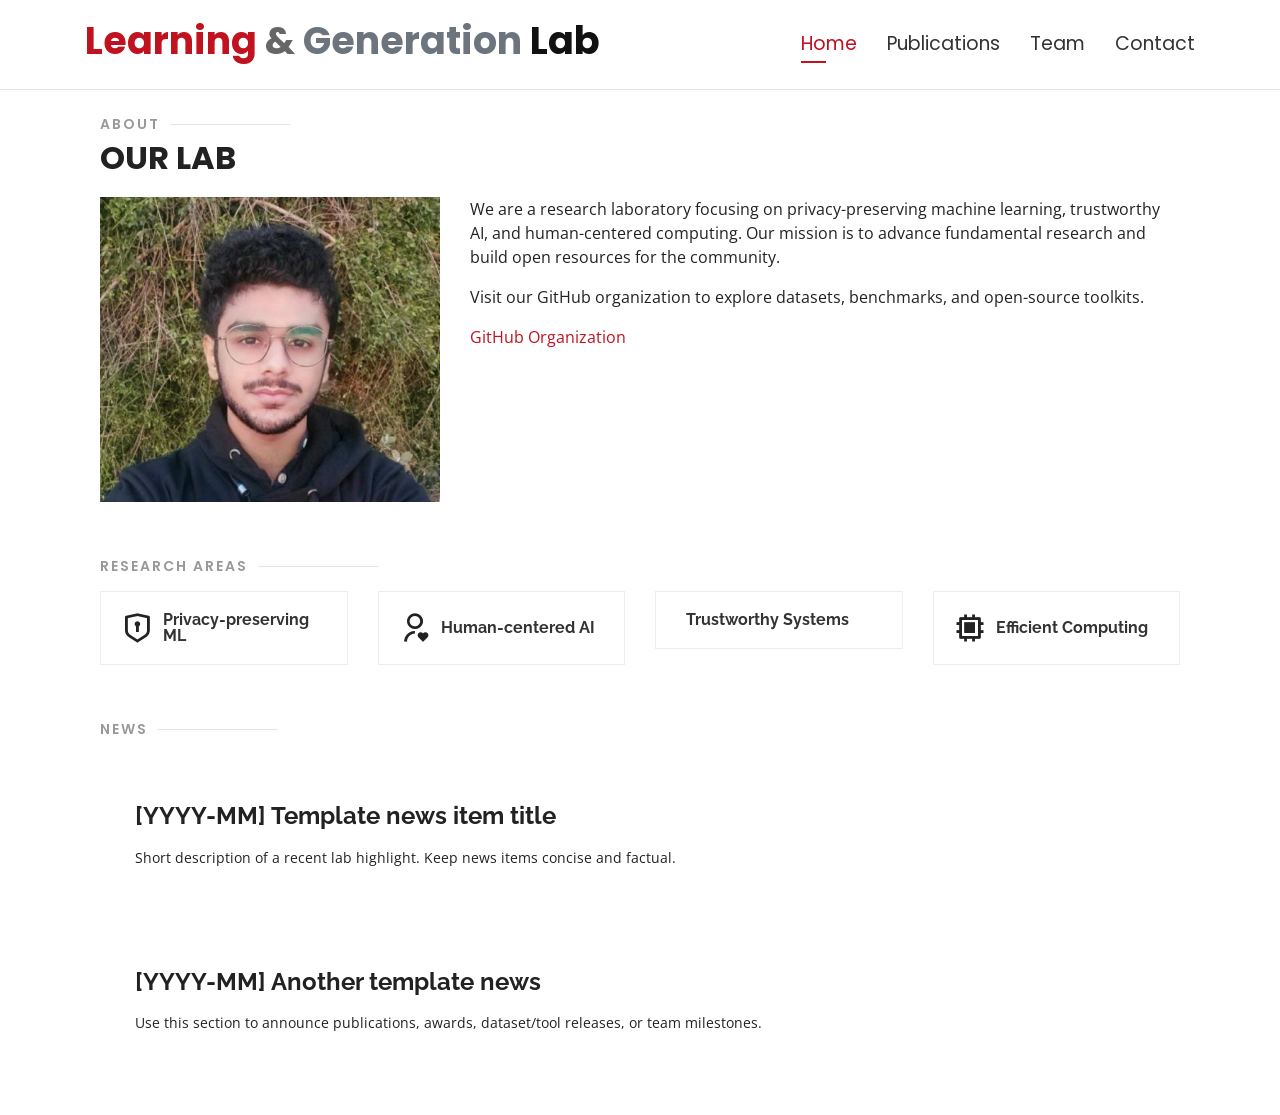
==== index.html @ ab6c62f5 "Publish the lab website with a clean static baseline The original folder was based on a portfolio te" ====
<!DOCTYPE html>
<html lang="en">

<head>
  <!-- Analytics placeholder (add GTM/GA here if needed) -->
  <link rel="icon" type="image/png" href="favicon.png"/>
  <meta charset="utf-8">
  <meta content="width=device-width, initial-scale=1.0" name="viewport">

  <title>Learning &amp; Generation Lab</title>
  <meta content="" name="descriptison">
  <meta content="" name="keywords">

  <!-- Google Fonts -->
  <link href="https://fonts.googleapis.com/css?family=Open+Sans:300,300i,400,400i,600,600i,700,700i|Raleway:300,300i,400,400i,500,500i,600,600i,700,700i|Poppins:300,300i,400,400i,500,500i,600,600i,700,700i" rel="stylesheet">

  <!-- Vendor CSS Files -->
  <link href="assets/vendor/bootstrap/css/bootstrap.min.css" rel="stylesheet">
  <link href="assets/vendor/icofont/icofont.min.css" rel="stylesheet">
  <link href="assets/vendor/remixicon/remixicon.css" rel="stylesheet">
  <link href="assets/vendor/owl.carousel/assets/owl.carousel.min.css" rel="stylesheet">
  <link href="assets/vendor/boxicons/css/boxicons.min.css" rel="stylesheet">
  <link href="assets/vendor/venobox/venobox.css" rel="stylesheet">

  <!-- Template Main CSS File -->
  <link href="assets/css/style.css" rel="stylesheet">


  <!-- Google Analytics placeholder -->



  <!-- =======================================================
  * Template Name: Personal - v2.1.0
  * Template URL: https://bootstrapmade.com/personal-free-resume-bootstrap-template/
  * Author: BootstrapMade.com
  * License: https://bootstrapmade.com/license/
  ======================================================== -->
</head>

<body>
  
  <!-- Analytics noscript placeholder -->
  <!-- ======= Header ======= -->
  <header id="header" class="header-top header-tops">

    <div class="container">

      <h1><a href="index.html"><span class="lg-line"><span class="lg-word learning">Learning</span> <span class="amp">&amp;</span> <span class="lg-word generation">Generation</span> Lab</span></a></h1>
      <h2 style="color:#444">We are <span class="typing" style="color:#c1121f"></span></h2>
      <nav class="nav-menu d-none d-lg-block">
        <ul>
          <li><a href="#about"> <span>Home</span></a></li>
          <li><a href="#publications"> <span>Publications</span></a></li>
          <li><a href="#team"> <span>Team</span></a></li>
          <li><a href="#contacts"> <span>Contact</span></a></li>
        </ul>
      </nav><!-- .nav-menu -->

      <div class="social-links">
          <a href="#" target="_blank" class="github"><i class="bx bxl-github"></i></a>
          <a href="mailto:contact@lab.example.com" target="_blank" class="google"><i class="bx bxl-google"></i></a>
      </div>

    </div>
  </header><!-- End Header -->

  <!-- ======= Home (Lab About) Section ======= -->
  <section id="about" class="about">
    <div data-include="partials/home.html"></div>
  </section>
  <!-- End Home (Lab About) Section -->

  <!-- ======= Publications Section ======= -->
  <section id="publications" class="services">
    <div data-include="partials/publications.html"></div>
  </section>
  <!-- End Publications Section -->

  <!-- ======= Team Section ======= -->
  <section id="team" class="services">
    <div data-include="partials/team.html"></div>
  </section>
  <!-- End Team Section -->

  <!-- ======= Contact Section ======= -->
  <section id="contacts" class="contact">
    <div data-include="partials/contact.html"></div>
  </section>
  <!-- End Contact Section -->

  <!-- Vendor JS Files -->
  <script src="assets/vendor/jquery/jquery.min.js"></script>
  <script src="assets/vendor/bootstrap/js/bootstrap.bundle.min.js"></script>
  <script src="assets/vendor/jquery.easing/jquery.easing.min.js"></script>
  <script src="assets/vendor/php-email-form/validate.js"></script>
  <script src="assets/vendor/waypoints/jquery.waypoints.min.js"></script>
  <script src="assets/vendor/counterup/counterup.min.js"></script>
  <script src="assets/vendor/owl.carousel/owl.carousel.min.js"></script>
  <script src="assets/vendor/isotope-layout/isotope.pkgd.min.js"></script>
  <script src="assets/vendor/venobox/venobox.min.js"></script>
  <script src="assets/vendor/typed.js/typed.min.js"></script>
  <script type="text/javascript">
    (function() {
      // always play highlight animation on refresh
      var container = document.querySelector('.lg-line');
      if (container) {
        container.classList.remove('lg-animate');
        void container.offsetWidth; // reflow to ensure animation restart
        container.classList.add('lg-animate');
      }

      // Subtitle typing continues looping
      new Typed('.typing', {
        strings: ['a research lab', 'open-source builders', 'curious minds'],
      typeSpeed: 65,
        backSpeed: 65,
        loop: true
    });
    })();
  </script>

  <!-- Template Main JS File -->
  <script src="assets/js/main.js"></script>
  <script src="assets/js/includes.js"></script>

</body>

</html>
---- assets/css/style.css ----
/**
* Template Name: Personal - v2.1.0
* Template URL: https://bootstrapmade.com/personal-free-resume-bootstrap-template/
* Author: BootstrapMade.com
* License: https://bootstrapmade.com/license/
*/

/*--------------------------------------------------------------
# General
--------------------------------------------------------------*/
body {
  font-family: "Open Sans", sans-serif;
  color: #fff;
  position: relative;
  background: transparent;
}

body::before {
  content: "";
  position: fixed;
  background: #010e1b;
  background-size: cover;
  left: 0;
  right: 0;
  top: 0;
  height: 100vh;
}

@media (min-width: 1024px) {
  body::before {
    background-attachment: fixed;
  }
}

a {
  color: #12d640;
}

a:hover {
  color: #12d640;
  text-decoration: none;
}

h1, h2, h3, h4, h5, h6 {
  font-family: "Raleway", sans-serif;
}

/*--------------------------------------------------------------
# Header
--------------------------------------------------------------*/
#header {
  transition: ease-in-out 0s;
  position: relative;
  height: 100vh;
  display: flex;
  align-items: center;
  z-index: 997;
  overflow-y: auto;
}

#header * {
  transition: ease-in-out 0s;
}

#header h1 {
  font-size: 48px;
  margin-top: 0px;
  padding: 0;
  line-height: 1;
  font-weight: 700;
  font-family: "Poppins", sans-serif;
}

#header h1 a, #header h1 a:hover {
  color: #dee2e6;
  line-height: 1;
  display: inline-block;
}

#header h2 {
  font-size: 24px;
  margin-top: 20px;
  color: #12d640;
}

#header h2 span {
  color: #ffc107;
  border-bottom: 2px solid #1c7d32;
  padding-bottom: 6px;
}

#header img {
  padding: 0;
  margin: 0;
}

#header .social-links {
  margin-top: 40px;
  display: flex;
}

#header .social-links a {
  font-size: 16px;
  display: flex;
  justify-content: center;
  align-items: center;
  background: rgba(255, 255, 255, 0.1);
  color: #fff;
  line-height: 1;
  margin-right: 8px;
  border-radius: 50%;
  width: 40px;
  height: 40px;
}

#header .social-links a:hover {
  background: #1c7d32;
}

@media (max-width: 992px) {
  #header h1 {
    font-size: 36px;
  }
  #header h2 {
    font-size: 20px;
    line-height: 30px;
  }
  #header .social-links {
    margin-top: 15px;
  }
  #header .container {
    display: flex;
    flex-direction: column;
    align-items: center;
  }
}

/*--------------------------------------------------------------
# Navigation Menu
--------------------------------------------------------------*/
/* Desktop Navigation */
.nav-menu {
  margin-top: 35px;
}

.nav-menu ul {
  display: flex;
  margin: 0;
  padding: 0;
  list-style: none;
}

.nav-menu li + li {
  margin-left: 30px;
}

.nav-menu a {
  display: block;
  position: relative;
  color: #fff;
  font-size: 19px;
  font-family: "Poppins", sans-serif;
  font-weight: 400;
}

.nav-menu a:before {
  content: "";
  position: absolute;
  width: 0;
  height: 2px;
  bottom: -4px;
  left: 0;
  background-color: #9e7f25;
  visibility: hidden;
  width: 0px;
  transition: all 0.3s ease-in-out 0s;
}

.nav-menu a:hover:before, .nav-menu li:hover > a:before, .nav-menu .active > a:before {
  visibility: visible;
  width: 25px;
}

.nav-menu a:hover, .nav-menu .active > a, .nav-menu li:hover > a {
  color: #12d640;
  text-decoration: none;
}

/* Mobile Navigation */
.mobile-nav-toggle {
  position: fixed;
  right: 15px;
  top: 15px;
  z-index: 9998;
  border: 0;
  background: none;
  font-size: 24px;
  transition: all 0.4s;
  outline: none !important;
  line-height: 1;
  cursor: pointer;
  text-align: right;
}

.mobile-nav-toggle i {
  color: #fff;
}

.mobile-nav {
  position: fixed;
  top: 55px;
  right: 15px;
  bottom: 15px;
  left: 15px;
  z-index: 9999;
  overflow-y: auto;
  background: rgba(0, 0, 0, 0.7);
  transition: ease-in-out 0s;
  opacity: 0;
  visibility: hidden;
  border-radius: 10px;
  padding: 10px 0;
  border: 2px solid rgba(255, 255, 255, 0.12);
}

.mobile-nav * {
  margin: 0;
  padding: 0;
  list-style: none;
}

.mobile-nav a {
  display: block;
  position: relative;
  color: #fff;
  padding: 10px 20px;
  font-weight: 500;
  outline: none;
}

.mobile-nav a:hover, .mobile-nav .active > a, .mobile-nav li:hover > a {
  color: #1c7d32;
  text-decoration: none;
}

.mobile-nav-overly {
  width: 100%;
  height: 100%;
  z-index: 9997;
  top: 0;
  left: 0;
  position: fixed;
  background: rgba(9, 9, 9, 0.6);
  overflow: hidden;
  display: none;
  transition: ease-in-out 0s;
}

.mobile-nav-active {
  overflow: hidden;
}

.mobile-nav-active .mobile-nav {
  opacity: 1;
  visibility: visible;
}

.mobile-nav-active .mobile-nav-toggle i {
  color: #fff;
}

/* Header Top */
#header.header-top {
  height: 90px;
  position: fixed;
  left: 0;
  top: 0;
  right: 0;
  background: #09203a;
}

#header.header-top .social-links, #header.header-top h2 {
  display: none;
}

#header.header-top h1 {
  margin-right: auto;
  font-size: 36px;
}

#header.header-top .container {
  display: flex;
  align-items: center;
}

#header.header-top .nav-menu {
  margin: 0;
}

@media (max-width: 768px) {
  #header.header-top {
    height: 60px;
  }
  #header.header-top h1 {
    font-size: 26px;
  }
}

/*--------------------------------------------------------------
# Sections General
--------------------------------------------------------------*/
section {
  overflow: hidden;
  position: absolute;
  width: 100%;
  top: 140px;
  bottom: 100%;
  opacity: 0;
  z-index: 2;
}

section.section-show {
  top: 70px;
  bottom: auto;
  opacity: 1;
  padding-bottom: 0px;
}

section .container {
  background: rgba(0, 0, 0, 0);
  padding: 30px;
}

@media (max-width: 768px) {
  section {
    top: 120px;
  }
  section.section-show {
    top: 80px;
  }
}

.section-title h2 {
  font-size: 14px;
  font-weight: 500;
  padding: 0;
  line-height: 1px;
  margin: 0 0 20px 0;
  letter-spacing: 2px;
  text-transform: uppercase;
  color: #dee2e6;
  font-family: "Poppins", sans-serif;
}

.section-title h2::after {
  content: "";
  width: 120px;
  height: 1px;
  display: inline-block;
  background: #dee2e6;
  margin: 4px 10px;
}

.section-title p {
  margin: 0;
  margin: -15px 0 15px 0;
  font-size: 36px;
  font-weight: 700;
  text-transform: uppercase;
  font-family: "Poppins", sans-serif;
  color: #fff;
}

/*--------------------------------------------------------------
# About
--------------------------------------------------------------*/
.about-me .content h3 {
  font-weight: 700;
  font-size: 26px;
  color: #1c7d32;
}

.about-me .content ul {
  list-style: none;
  padding: 0;
}

.about-me .content ul li {
  padding-bottom: 10px;
}

.about-me .content ul i {
  font-size: 20px;
  padding-right: 2px;
  color: #1c7d32;
}

.about-me .content p:last-child {
  margin-bottom: 0;
}

/*--------------------------------------------------------------
# Counts
--------------------------------------------------------------*/
.counts {
  padding: 70px 0 60px;
}

.counts .count-box {
  padding: 30px 30px 25px 30px;
  width: 100%;
  position: relative;
  text-align: center;
  background: rgba(255, 255, 255, 0.08);
}

.counts .count-box i {
  position: absolute;
  top: -25px;
  left: 50%;
  transform: translateX(-50%);
  font-size: 24px;
  background: rgba(255, 255, 255, 0.1);
  padding: 12px;
  color: #1c7d32;
  border-radius: 50px;
}

.counts .count-box span {
  font-size: 36px;
  display: block;
  font-weight: 600;
  color: #fff;
}

.counts .count-box p {
  padding: 0;
  margin: 0;
  font-family: "Raleway", sans-serif;
  font-size: 14px;
}

/*--------------------------------------------------------------
# Skills
--------------------------------------------------------------*/
.skills .progress {
  height: 50px;
  display: block;
  background: none;
}

.skills .progress .skill {
  padding: 0;
  margin: 0 0 6px 0;
  text-transform: uppercase;
  display: block;
  font-weight: 600;
  font-family: "Poppins", sans-serif;
  color: #fff;
}

.skills .progress .skill .val {
  float: right;
  font-style: normal;
}

.skills .progress-bar-wrap {
  background: rgba(255, 255, 255, 0.15);
}

.skills .progress-bar {
  width: 1px;
  height: 10px;
  transition: .9s;
  background-color: #1c7d32;
}

/*--------------------------------------------------------------
# Interests
--------------------------------------------------------------*/
.interests .icon-box {
  display: flex;
  align-items: center;
  padding: 20px;
  background: #09203a;
  transition: ease-in-out 0.3s;
}


.interests .icon-box i {
  font-size: 32px;
  padding-right: 10px;
  line-height: 1;
}

.interests .icon-box h3 {
  font-weight: 700;
  margin: 0;
  padding: 0;
  line-height: 1;
  font-size: 16px;
  color: #fff;
}

.interests .icon-box:hover {
  background: #042b56eb;
}

/*--------------------------------------------------------------
# Testimonials
--------------------------------------------------------------*/
.testimonials .testimonial-item {
  box-sizing: content-box;
  min-height: 320px;
}

.testimonials .testimonial-item .testimonial-img {
  width: 90px;
  border-radius: 50%;
  margin: -40px 0 0 40px;
  position: relative;
  z-index: 2;
  border: 6px solid rgba(255, 255, 255, 0.12);
}

.testimonials .testimonial-item h3 {
  font-size: 18px;
  font-weight: bold;
  margin: 10px 0 5px 45px;
  color: #fff;
}

.testimonials .testimonial-item h4 {
  font-size: 14px;
  color: #999;
  margin: 0 0 0 45px;
}

.testimonials .testimonial-item .quote-icon-left, .testimonials .testimonial-item .quote-icon-right {
  color: rgba(255, 255, 255, 0.25);
  font-size: 26px;
}

.testimonials .testimonial-item .quote-icon-left {
  display: inline-block;
  left: -5px;
  position: relative;
}

.testimonials .testimonial-item .quote-icon-right {
  display: inline-block;
  right: -5px;
  position: relative;
  top: 10px;
}

.testimonials .testimonial-item p {
  font-style: italic;
  margin: 0 15px 0 15px;
  padding: 20px 20px 60px 20px;
  background: rgba(255, 255, 255, 0.1);
  position: relative;
  border-radius: 6px;
  position: relative;
  z-index: 1;
}

.testimonials .owl-nav, .testimonials .owl-dots {
  margin-top: 5px;
  text-align: center;
}

.testimonials .owl-dot {
  display: inline-block;
  margin: 0 5px;
  width: 12px;
  height: 12px;
  border-radius: 50%;
  background-color: rgba(255, 255, 255, 0.3) !important;
}

.testimonials .owl-dot.active {
  background-color: #1c7d32 !important;
}

@media (max-width: 767px) {
  .testimonials {
    margin: 30px 10px;
  }
}

/*--------------------------------------------------------------
# Resume
--------------------------------------------------------------*/
.resume .resume-title {
  font-size: 26px;
  font-weight: 700;
  margin-top: 20px;
  margin-bottom: 20px;
  color: #fff;
}

.resume .resume-item {
  padding: 0 0 20px 20px;
  margin-top: -2px;
  border-left: 2px solid rgba(255, 255, 255, 0.2);
  position: relative;
}

.resume .resume-item h4 {
  line-height: 18px;
  font-size: 18px;
  font-weight: 600;
  text-transform: uppercase;
  font-family: "Poppins", sans-serif;
  color: #1c7d32;
  margin-bottom: 10px;
}

.resume .resume-item h5 {
  font-size: 16px;
  background: rgba(255, 255, 255, 0.15);
  padding: 5px 15px;
  display: inline-block;
  font-weight: 600;
  margin-bottom: 10px;
}

.resume .resume-item ul {
  padding-left: 20px;
}

.resume .resume-item ul li {
  padding-bottom: 10px;
}

.resume .resume-item:last-child {
  padding-bottom: 0;
}

.resume .resume-item::before {
  content: "";
  position: absolute;
  width: 16px;
  height: 16px;
  border-radius: 50px;
  left: -9px;
  top: 0;
  background: #9e7f25;
  border: 2px solid #9e7f25;
}

/*--------------------------------------------------------------
# Services
--------------------------------------------------------------*/
.services .icon-box {
  text-align: center;
  background: #09203a;
  padding: 40px 40px;
  transition: all ease-in-out 0.3s;
  margin: 10px
}

.services .icon-box .icon {
  margin: 0 auto;
  width: 64px;
  height: 64px;
  background: #1c7d32;
  border-radius: 5px;
  transition: all .3s ease-out 0s;
  display: flex;
  align-items: center;
  justify-content: center;
  margin-bottom: 20px;
  transform-style: preserve-3d;
}

.services .icon-box .icon i {
  color: #fff;
  font-size: 28px;
}

.services .icon-box .icon::before {
  position: absolute;
  content: '';
  left: -8px;
  top: -8px;
  height: 100%;
  width: 100%;
  background: rgba(255, 255, 255, 0.15);
  border-radius: 5px;
  transition: all .3s ease-out 0s;
  transform: translateZ(-1px);
}

.services .icon-box h4 {
  font-weight: 700;
  margin-bottom: 15px;
  font-size: 24px;
}

.services .icon-box h4 a {
  color: #fff;
}

.services .icon-box p {
  line-height: 24px;
  font-size: 14px;
  margin-bottom: 0;
}

.services .icon-box:hover {
  background: #042e5f;
  border-color: #1c7d32;
}

.services .icon-box:hover .icon {
  background: #fff;
}

.services .icon-box:hover .icon i {
  color: #1c7d32;
}

.services .icon-box:hover .icon::before {
  background: #35e888;
}

.services .icon-box:hover h4 a, .services .icon-box:hover p {
  color: #12d640;
}

/*--------------------------------------------------------------
# Portfolio
--------------------------------------------------------------*/
.portfolio .portfolio-item {
  margin-bottom: 30px;
}

.portfolio #portfolio-flters {
  padding: 0;
  margin: 0 auto 15px auto;
  list-style: none;
  text-align: center;
  border-radius: 50px;
  padding: 2px 15px;
}

.portfolio #portfolio-flters li {
  cursor: pointer;
  display: inline-block;
  padding: 8px 16px 10px 16px;
  font-size: 14px;
  font-weight: 600;
  line-height: 1;
  text-transform: uppercase;
  color: #fff;
  background: rgba(255, 255, 255, 0.1);
  margin: 0 3px 10px 3px;
  transition: all 0.3s ease-in-out;
  border-radius: 4px;
}

.portfolio #portfolio-flters li:hover, .portfolio #portfolio-flters li.filter-active {
  background: #1c7d32;
}

.portfolio #portfolio-flters li:last-child {
  margin-right: 0;
}

.portfolio .portfolio-wrap {
  transition: 0.3s;
  position: relative;
  overflow: hidden;
  z-index: 1;
  background: rgba(0, 0, 0, 0.6);
}

.portfolio .portfolio-wrap::before {
  content: "";
  background: rgba(0, 0, 0, 0.6);
  position: absolute;
  left: 30px;
  right: 30px;
  top: 30px;
  bottom: 30px;
  transition: all ease-in-out 0.3s;
  z-index: 2;
  opacity: 0;
}

.portfolio .portfolio-wrap .portfolio-info {
  opacity: 0;
  position: absolute;
  top: 0;
  left: 0;
  right: 0;
  bottom: 0;
  text-align: center;
  z-index: 3;
  transition: all ease-in-out 0.3s;
  display: flex;
  flex-direction: column;
  justify-content: center;
  align-items: center;
}

.portfolio .portfolio-wrap .portfolio-info::before {
  display: block;
  content: "";
  width: 48px;
  height: 48px;
  position: absolute;
  top: 35px;
  left: 35px;
  border-top: 3px solid #fff;
  border-left: 3px solid #fff;
  transition: all 0.5s ease 0s;
  z-index: 9994;
}

.portfolio .portfolio-wrap .portfolio-info::after {
  display: block;
  content: "";
  width: 48px;
  height: 48px;
  position: absolute;
  bottom: 35px;
  right: 35px;
  border-bottom: 3px solid #fff;
  border-right: 3px solid #fff;
  transition: all 0.5s ease 0s;
  z-index: 9994;
}

.portfolio .portfolio-wrap .portfolio-info h4 {
  font-size: 20px;
  color: #fff;
  font-weight: 600;
}

.portfolio .portfolio-wrap .portfolio-info p {
  color: #ffffff;
  font-size: 14px;
  text-transform: uppercase;
  padding: 0;
  margin: 0;
}

.portfolio .portfolio-wrap .portfolio-links {
  text-align: center;
  z-index: 4;
}

.portfolio .portfolio-wrap .portfolio-links a {
  color: #fff;
  margin: 0 2px;
  font-size: 28px;
  display: inline-block;
  transition: 0.3s;
}

.portfolio .portfolio-wrap .portfolio-links a:hover {
  color: #63eda3;
}

.portfolio .portfolio-wrap:hover::before {
  top: 0;
  left: 0;
  right: 0;
  bottom: 0;
  opacity: 1;
}

.portfolio .portfolio-wrap:hover .portfolio-info {
  opacity: 1;
}

.portfolio .portfolio-wrap:hover .portfolio-info::before {
  top: 15px;
  left: 15px;
}

.portfolio .portfolio-wrap:hover .portfolio-info::after {
  bottom: 15px;
  right: 15px;
}

/*--------------------------------------------------------------
# Contact
--------------------------------------------------------------*/
.contact .info-box {
  color: #444444;
  padding: 20px;
  width: 100%;
  background: #09203a;
}

.contact .info-box i.bx {
  font-size: 24px;
  color: #dee2e6;
  border-radius: 50%;
  padding: 14px;
  float: left;
  background: rgba(255, 255, 255, 0.1);
}

.contact .info-box h3 {
  font-size: 20px;
  color: #28a745;
  font-weight: 700;
  margin: 10px 0 8px 68px;
}

.contact .info-box p {
  padding: 0;
  color: #fff;
  line-height: 24px;
  font-size: 14px;
  margin: 0 0 0 68px;
}

.contact .info-box .social-links {
  margin: 5px 0 0 68px;
  display: flex;
}

.contact .info-box .social-links a {
  font-size: 18px;
  display: inline-block;
  color: #fff;
  line-height: 1;
  margin-right: 12px;
  transition: 0.3s;
}

.contact .info-box .social-links a:hover {
  color: #12d640;
}

.contact .php-email-form {
  padding: 30px;
  background: rgba(255, 255, 255, 0.08);
}

.contact .php-email-form .validate {
  display: none;
  color: red;
  margin: 0 0 15px 0;
  font-weight: 400;
  font-size: 13px;
}

.contact .php-email-form .error-message {
  display: none;
  background: rgba(255, 255, 255, 0.08);
  background: #ed3c0d;
  text-align: center;
  padding: 15px;
  font-weight: 600;
}

.contact .php-email-form .sent-message {
  display: none;
  background: rgba(255, 255, 255, 0.08);
  background: #1c7d32;
  text-align: center;
  padding: 15px;
  font-weight: 600;
}

.contact .php-email-form .loading {
  display: none;
  background: rgba(255, 255, 255, 0.08);
  text-align: center;
  padding: 15px;
}

.contact .php-email-form .loading:before {
  content: "";
  display: inline-block;
  border-radius: 50%;
  width: 24px;
  height: 24px;
  margin: 0 10px -6px 0;
  border: 3px solid #1c7d32;
  border-top-color: #eee;
  -webkit-animation: animate-loading 1s linear infinite;
  animation: animate-loading 1s linear infinite;
}

.contact .php-email-form input, .contact .php-email-form textarea {
  border-radius: 0;
  box-shadow: none;
  font-size: 14px;
  background: rgba(255, 255, 255, 0.08);
  border: 0;
  transition: 0.3s;
  color: #fff;
}

.contact .php-email-form input:focus, .contact .php-email-form textarea:focus {
  background-color: rgba(255, 255, 255, 0.11);
}

.contact .php-email-form input::-webkit-input-placeholder, .contact .php-email-form textarea::-webkit-input-placeholder {
  color: rgba(255, 255, 255, 0.3);
  opacity: 1;
}

.contact .php-email-form input::-moz-placeholder, .contact .php-email-form textarea::-moz-placeholder {
  color: rgba(255, 255, 255, 0.3);
  opacity: 1;
}

.contact .php-email-form input:-ms-input-placeholder, .contact .php-email-form textarea:-ms-input-placeholder {
  color: rgba(255, 255, 255, 0.3);
  opacity: 1;
}

.contact .php-email-form input::-ms-input-placeholder, .contact .php-email-form textarea::-ms-input-placeholder {
  color: rgba(255, 255, 255, 0.3);
  opacity: 1;
}

.contact .php-email-form input::placeholder, .contact .php-email-form textarea::placeholder {
  color: rgba(255, 255, 255, 0.3);
  opacity: 1;
}

.contact .php-email-form input {
  padding: 20px 15px;
}

.contact .php-email-form textarea {
  padding: 12px 15px;
}

.contact .php-email-form button[type="submit"] {
  background: #1c7d32;
  border: 0;
  padding: 10px 30px;
  color: #fff;
  transition: 0.4s;
  border-radius: 4px;
}

.contact .php-email-form button[type="submit"]:hover {
  background: #15bb62;
}

@-webkit-keyframes animate-loading {
  0% {
    transform: rotate(0deg);
  }
  100% {
    transform: rotate(360deg);
  }
}

@keyframes animate-loading {
  0% {
    transform: rotate(0deg);
  }
  100% {
    transform: rotate(360deg);
  }
}

/*--------------------------------------------------------------
# Credits
--------------------------------------------------------------*/
.credits {
  position: fixed;
  right: 15px;
  bottom: 15px;
  font-size: 13px;
  color: #fff;
  z-index: 1;
}

.credits a {
  color: #1c7d32;
  transition: 0.3s;
}

.credits a:hover {
  color: #fff;
}

@media (max-width: 992px) {
  .credits {
    left: 50%;
    right: 0;
    transform: translateX(-50%);
  }
}

/*--------------------------------------------------------------
# Light Theme Overrides
--------------------------------------------------------------*/
/* Base */
body { color: #222; background: #ffffff; }
body::before { content: none !important; }
a { color: #c1121f; }
a:hover { color: #9b0e19; text-decoration: none; }

/* Header & Nav */
#header h1 a, #header h1 a:hover { color: #111; }
#header h2 { color: #666; }
#header h2 span { color: #c1121f; border-bottom: 2px solid rgba(193, 18, 31, 0.2); }
#header .social-links a { background: #f5f5f5; color: #444; }
#header .social-links a:hover { background: #c1121f; color: #fff; }
.lg-line { display: block; font-size: 38px; }
.lg-word.learning { color: #c1121f; }
.lg-word.generation { color: #6c757d; }
.amp { color: #666; }
.nav-menu a { color: #333; }
.nav-menu a:before { background-color: #c1121f; }
.nav-menu a:hover, .nav-menu .active > a, .nav-menu li:hover > a { color: #c1121f; }
.mobile-nav-toggle i { color: #333; }
.mobile-nav { background: rgba(0,0,0,0.3); border: 1px solid rgba(0,0,0,0.05); }
.mobile-nav a { color: #333; }
.mobile-nav a:hover, .mobile-nav .active > a, .mobile-nav li:hover > a { color: #c1121f; }
#header.header-top { background: #ffffff; border-bottom: 1px solid #e5e5e5; }

/* Sections */
section.section-show { top: 90px; }
section .container { background: #ffffff; }
.section-title h2 { color: #999; font-weight: 600; }
.section-title h2::after { background: #e5e5e5; }
.section-title p { color: #222; font-size: 32px; }

/* About */
.about-me .content h3 { color: #c1121f; }
.about-me .content ul i { color: #c1121f; }

/* Counts */
.counts .count-box { background: #f8f9fa; }
.counts .count-box i { background: #fff; color: #c1121f; }
.counts .count-box span { color: #222; }

/* Skills */
.skills .progress .skill { color: #333; }
.skills .progress-bar-wrap { background: #e9ecef; }
.skills .progress-bar { background-color: #c1121f; }

/* Interests */
.interests .icon-box { background: #ffffff; border: 1px solid #eee; }
.interests .icon-box h3 { color: #333; }
.interests .icon-box:hover { background: #f8f9fa; }

/* Testimonials */
.testimonials .testimonial-item h3 { color: #222; }
.testimonials .testimonial-item h4 { color: #777; }
.testimonials .testimonial-item p { background: #f8f9fa; }
.testimonials .owl-dot { background-color: #ddd !important; }
.testimonials .owl-dot.active { background-color: #c1121f !important; }

/* Resume */
.resume .resume-title { color: #222; }
.resume .resume-item { border-left: 2px solid #eee; }
.resume .resume-item h4 { color: #c1121f; }
.resume .resume-item h5 { background: #f1f3f5; }
.resume .resume-item::before { background: #c1121f; border-color: #c1121f; }

/* Services */
.services .icon-box { background: #ffffff; }
.services .icon-box .icon { background: #c1121f; }
.services .icon-box .icon::before { background: rgba(193, 18, 31, 0.15); }
.services .icon-box h4 a { color: #222; }
.services .icon-box:hover { background: #f8f9fa; border-color: #c1121f; }
.services .icon-box:hover .icon { background: #9b0e19; }
.services .icon-box:hover .icon i { color: #fff; }
.services .icon-box:hover .icon::before { background: rgba(193, 18, 31, 0.25); }
.services .icon-box:hover h4 a, .services .icon-box:hover p { color: #9b0e19; }

/* Portfolio */
.portfolio #portfolio-flters li { color: #333; background: #f1f3f5; }
.portfolio #portfolio-flters li:hover, .portfolio #portfolio-flters li.filter-active { background: #c1121f; color: #fff; }
.portfolio .portfolio-wrap { background: #ffffff; }
.portfolio .portfolio-wrap .portfolio-links a:hover { color: #c1121f; }

/* Contact */
.contact .info-box { background: #ffffff; border: 1px solid #eee; }
.contact .info-box i.bx { color: #c1121f; background: #f8f9fa; }
.contact .info-box h3 { color: #c1121f; }
.contact .info-box p { color: #333; }
.contact .info-box .social-links a { color: #555; }
.contact .info-box .social-links a:hover { color: #c1121f; }
.contact .php-email-form { background: #f8f9fa; }
.contact .php-email-form .sent-message { background: #c1121f; }
.contact .php-email-form .loading { background: #f1f3f5; }
.contact .php-email-form .loading:before { border: 3px solid #c1121f; border-top-color: #eee; }
.contact .php-email-form input, .contact .php-email-form textarea { background: #fff; border: 1px solid #e5e5e5; color: #333; }
.contact .php-email-form input:focus, .contact .php-email-form textarea:focus { border-color: #c1121f; }
.contact .php-email-form ::placeholder { color: #999; opacity: 1; }
.contact .php-email-form button[type="submit"] { background: #c1121f; }
.contact .php-email-form button[type="submit"]:hover { background: #9b0e19; }

/* Credits */
.credits { color: #777; }
.credits a { color: #c1121f; }
.credits a:hover { color: #9b0e19; }

/* One-shot alternating highlight for LG title */
.lg-animate .lg-word.learning { animation: lgPulseBlue 1.2s ease-in-out 0.1s 1 both; }
.lg-animate .lg-word.generation { animation: lgPulsePink 1.2s ease-in-out 1.4s 1 both; }
.lg-animate .amp { animation: lgAmpFade 0.8s ease 0.9s 1 both; }

@keyframes lgPulseBlue {
  0% { text-shadow: none; }
  40% { text-shadow: 0 0 18px rgba(193,18,31,.45); }
  100% { text-shadow: none; }
}
@keyframes lgPulsePink {
  0% { text-shadow: none; }
  40% { text-shadow: 0 0 18px rgba(108,117,125,.6); }
  100% { text-shadow: none; }
}
@keyframes lgAmpFade {
  0% { opacity: .6; }
  100% { opacity: 1; }
}

@media (max-width: 992px) {
  .lg-line { font-size: 30px; }
}
@media (max-width: 576px) {
  .lg-line { font-size: 26px; }
}

/* Publications Visual Layout */
.publication-entry {
  margin-bottom: 35px;
  padding: 0;
  background: transparent;
}

.publication-entry .col-lg-9 {
  padding-left: 20px;
}

.paper-title {
  font-size: 18px;
  font-weight: 700;
  margin-bottom: 8px;
  line-height: 1.3;
}

.paper-title a {
  color: #c1121f;
  text-decoration: none;
  transition: color 0.3s ease;
}

.paper-title a:hover {
  color: #9b0e19;
  text-decoration: none;
}

.authors {
  color: #666;
  font-size: 13px;
  margin-bottom: 6px;
  line-height: 1.4;
}

.conference {
  color: #666;
  font-size: 13px;
  margin-bottom: 6px;
  font-weight: 500;
}

.links {
  margin-bottom: 0;
}

.links a {
  color: #c1121f;
  text-decoration: none;
  font-weight: 500;
}

.links a:hover {
  text-decoration: underline;
}

.paper-demo {
  margin: 0;
  padding-right: 0;
  text-align: left;
}

.paper-demo img {
  width: 100%;
  max-width: 200px;
  height: auto;
  border-radius: 6px;
  box-shadow: 0 3px 8px rgba(0,0,0,0.1);
  transition: transform 0.3s ease, box-shadow 0.3s ease;
  margin-right: 0;
}

.paper-demo img:hover {
  transform: translateY(-3px);
  box-shadow: 0 8px 20px rgba(0,0,0,0.15);
}

.additional-publications {
  margin-top: 40px;
}

.additional-publications h4 {
  color: #333;
  margin-bottom: 20px;
  font-weight: 600;
  font-size: 20px;
}

.publication-list {
  list-style: none;
  padding: 0;
}

.publication-list li {
  margin-bottom: 12px;
  padding: 12px 0;
  border-bottom: 1px solid #eee;
  transition: all 0.3s ease;
}

.publication-list li:hover {
  background: #f8f9fa;
  padding-left: 10px;
}

.publication-list a {
  color: #c1121f;
  text-decoration: none;
  font-weight: 500;
}

.publication-list a:hover {
  text-decoration: underline;
  color: #9b0e19;
}

/* Responsive Design for Publications */
@media (max-width: 992px) {
  .paper-title {
    font-size: 16px;
  }
  
  .paper-demo img {
    max-width: 180px;
  }
}

@media (max-width: 768px) {
  .publication-entry {
    margin-bottom: 30px;
  }
  
  .publication-entry .col-lg-9 {
    padding-left: 15px;
  }
  
  .paper-title {
    font-size: 15px;
  }
  
  .paper-demo img {
    max-width: 150px;
    margin-bottom: 15px;
  }
  
  .paper-demo {
    text-align: center;
  }
}

/* Team Section Styles - USC Style */
#faculty-grid a, #student-grid a {
  text-decoration: none;
  color: inherit;
  transition: all 0.3s ease;
}

#faculty-grid a:hover, #student-grid a:hover {
  text-decoration: none;
  color: inherit;
  transform: translateY(-3px);
}

#faculty-grid a:hover b, #student-grid a:hover b {
  color: #9b0e19;
}

#faculty-grid b, #student-grid b {
  color: #c1121f;
  font-size: 16px;
  font-weight: 700;
  display: block;
  margin-top: 8px;
}

#faculty-grid p, #student-grid p {
  color: #666;
  font-size: 13px;
  margin: 4px 0 0 0;
  font-weight: 500;
}

/* Responsive adjustments */
@media (max-width: 768px) {
  #faculty-grid div, #student-grid div {
    width: 120px !important;
    margin-right: 20px !important;
    margin-bottom: 25px !important;
  }
  
  #faculty-grid b, #student-grid b {
    font-size: 14px;
  }
  
  #faculty-grid p, #student-grid p {
    font-size: 12px;
  }
}
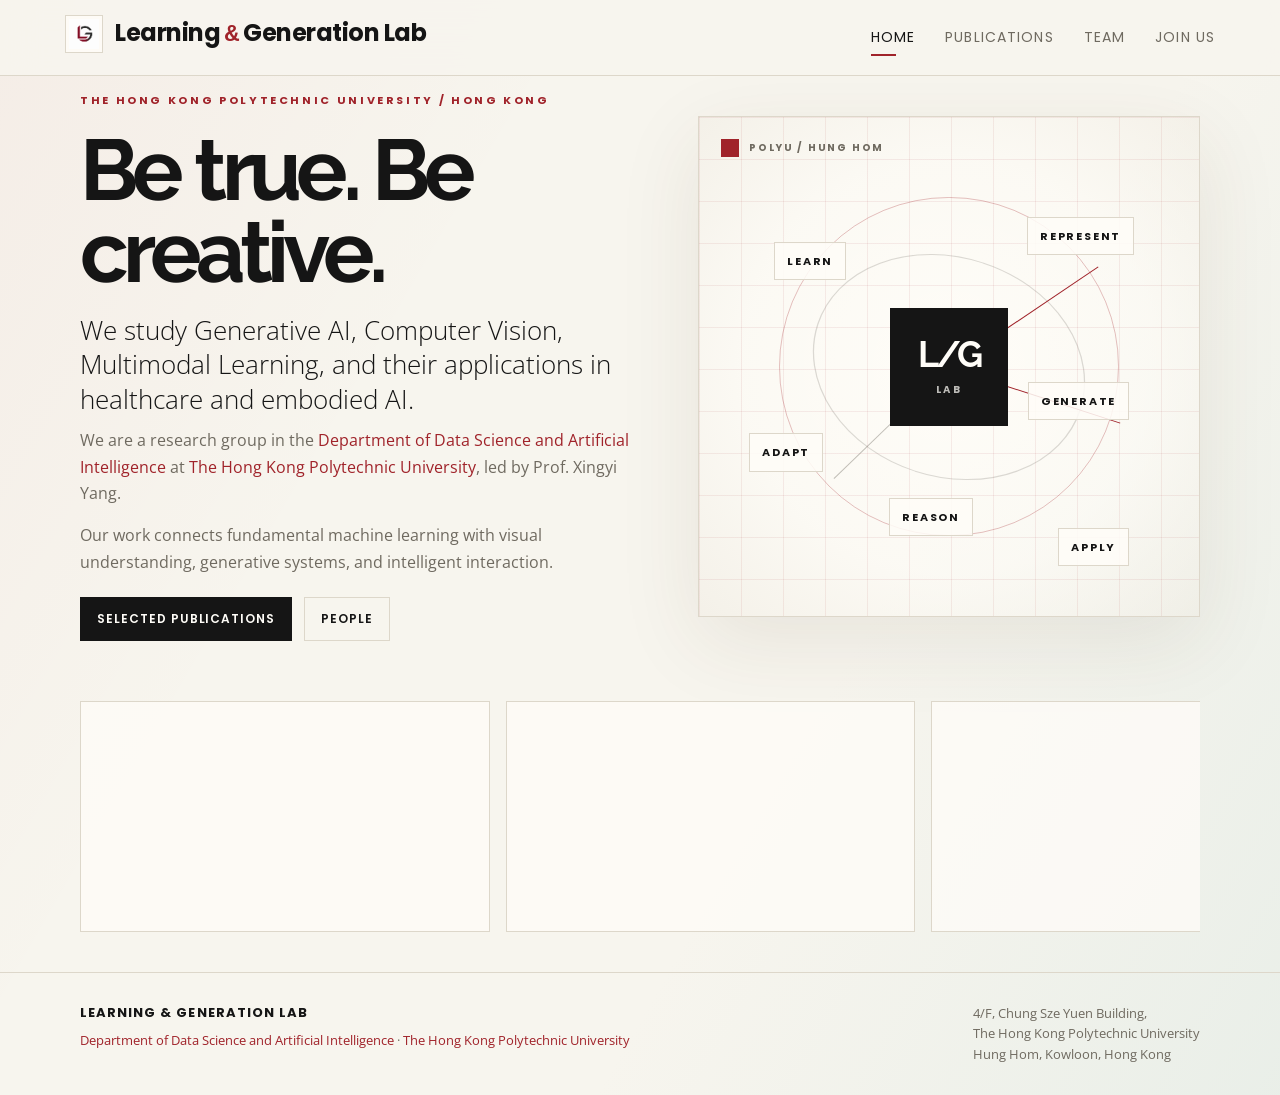
==== commit 689389e1: "The big update, I've edited everything and." ====
--- a/index.html
+++ b/index.html
@@ -3,13 +3,13 @@
 
 <head>
   <!-- Analytics placeholder (add GTM/GA here if needed) -->
-  <link rel="icon" type="image/png" href="favicon.png"/>
+  <link rel="icon" type="image/png" href="assets/img/logo.png"/>
   <meta charset="utf-8">
   <meta content="width=device-width, initial-scale=1.0" name="viewport">
 
   <title>Learning &amp; Generation Lab</title>
-  <meta content="" name="descriptison">
-  <meta content="" name="keywords">
+  <meta content="Learning & Generation Lab studies the principles of learning, representation, generation, and machine intelligence at The Hong Kong Polytechnic University." name="description">
+  <meta content="machine learning, representation learning, generative AI, computer vision, machine intelligence, PolyU" name="keywords">
 
   <!-- Google Fonts -->
   <link href="https://fonts.googleapis.com/css?family=Open+Sans:300,300i,400,400i,600,600i,700,700i|Raleway:300,300i,400,400i,500,500i,600,600i,700,700i|Poppins:300,300i,400,400i,500,500i,600,600i,700,700i" rel="stylesheet">
@@ -46,14 +46,14 @@
 
     <div class="container">
 
-      <h1><a href="index.html"><span class="lg-line"><span class="lg-word learning">Learning</span> <span class="amp">&amp;</span> <span class="lg-word generation">Generation</span> Lab</span></a></h1>
-      <h2 style="color:#444">We are <span class="typing" style="color:#c1121f"></span></h2>
+      <h1><a href="index.html" class="brand-link"><span class="brand-symbol" aria-hidden="true"><img src="assets/img/logo.png" alt=""></span><span class="lg-line"><span class="lg-word learning">Learning</span> <span class="amp">&amp;</span> <span class="lg-word generation">Generation</span> Lab</span></a></h1>
+      <h2>Learning to <span class="typing"></span></h2>
       <nav class="nav-menu d-none d-lg-block">
         <ul>
           <li><a href="#about"> <span>Home</span></a></li>
           <li><a href="#publications"> <span>Publications</span></a></li>
           <li><a href="#team"> <span>Team</span></a></li>
-          <li><a href="#contacts"> <span>Contact</span></a></li>
+          <li><a href="#join"> <span>Join Us</span></a></li>
         </ul>
       </nav><!-- .nav-menu -->
 
@@ -64,6 +64,8 @@
 
     </div>
   </header><!-- End Header -->
+
+  <div class="route-transition-line" aria-hidden="true"></div>
 
   <!-- ======= Home (Lab About) Section ======= -->
   <section id="about" class="about">
@@ -83,11 +85,25 @@
   </section>
   <!-- End Team Section -->
 
-  <!-- ======= Contact Section ======= -->
-  <section id="contacts" class="contact">
-    <div data-include="partials/contact.html"></div>
+  <!-- ======= Join Us Section ======= -->
+  <section id="join" class="contact">
+    <div data-include="partials/join.html"></div>
   </section>
-  <!-- End Contact Section -->
+  <!-- End Join Us Section -->
+
+  <footer id="footer" class="site-footer">
+    <div class="container">
+      <div>
+        <strong>Learning &amp; Generation Lab</strong>
+        <p><a href="https://www.polyu.edu.hk/dsai/" target="_blank" rel="noopener">Department of Data Science and Artificial Intelligence</a> · <a href="https://www.polyu.edu.hk/" target="_blank" rel="noopener">The Hong Kong Polytechnic University</a></p>
+      </div>
+      <div>
+        <p>4/F, Chung Sze Yuen Building,</p>
+        <p>The Hong Kong Polytechnic University</p>
+        <p>Hung Hom, Kowloon, Hong Kong</p>
+      </div>
+    </div>
+  </footer>
 
   <!-- Vendor JS Files -->
   <script src="assets/vendor/jquery/jquery.min.js"></script>
@@ -112,8 +128,8 @@
 
       // Subtitle typing continues looping
       new Typed('.typing', {
-        strings: ['a research lab', 'open-source builders', 'curious minds'],
-      typeSpeed: 65,
+        strings: ['represent', 'generate', 'generalize'],
+        typeSpeed: 65,
         backSpeed: 65,
         loop: true
     });
@@ -123,6 +139,7 @@
   <!-- Template Main JS File -->
   <script src="assets/js/main.js"></script>
   <script src="assets/js/includes.js"></script>
+  <script src="assets/js/content-loader.js"></script>
 
 </body>
 
--- a/assets/css/style.css
+++ b/assets/css/style.css
@@ -16,7 +16,7 @@
 }
 
 body::before {
-  content: "";
+  content: "" !important;
   position: fixed;
   background: #010e1b;
   background-size: cover;
@@ -1348,6 +1348,71 @@
   color: #9b0e19;
 }
 
+.content-loading,
+.content-empty {
+  color: var(--lg-muted, #666);
+  margin: 0;
+}
+
+.publication-links {
+  display: flex;
+  flex-wrap: wrap;
+  gap: 8px;
+  margin-top: 14px;
+}
+
+.publication-links a {
+  border: 1px solid var(--lg-line, #eee);
+  color: var(--lg-ink, #222);
+  font-family: "Poppins", sans-serif;
+  font-size: 11px;
+  font-weight: 700;
+  letter-spacing: 0.08em;
+  padding: 7px 10px;
+  text-transform: uppercase;
+}
+
+.publication-links a:hover {
+  border-color: var(--lg-accent, #c1121f);
+  color: var(--lg-accent, #c1121f);
+  text-decoration: none;
+}
+
+.publication-group {
+  bottom: auto;
+  margin-bottom: 44px;
+  opacity: 1;
+  overflow: visible;
+  position: relative;
+  top: auto;
+  width: auto;
+  z-index: auto;
+}
+
+.publication-group > h3 {
+  align-items: center;
+  color: var(--lg-ink, #222);
+  display: flex;
+  font-family: "Poppins", sans-serif;
+  font-size: 13px;
+  font-weight: 700;
+  gap: 14px;
+  letter-spacing: 0.16em;
+  margin: 0 0 18px;
+  text-transform: uppercase;
+}
+
+.publication-group > h3::after {
+  background: var(--lg-line, #eee);
+  content: "";
+  flex: 1;
+  height: 1px;
+}
+
+.publication-preprints > h3 {
+  color: var(--lg-accent, #c1121f);
+}
+
 /* Responsive Design for Publications */
 @media (max-width: 992px) {
   .paper-title {
@@ -1430,3 +1495,1138 @@
     font-size: 12px;
   }
 }
+
+/*--------------------------------------------------------------
+# L&G Lab Minimal Atlas Theme
+--------------------------------------------------------------*/
+:root {
+  --lg-paper: #f7f5ee;
+  --lg-surface: #fffdf8;
+  --lg-ink: #151515;
+  --lg-muted: #6f6a60;
+  --lg-soft: #a7a097;
+  --lg-line: #ddd7ca;
+  --lg-accent: #a0232a;
+  --lg-accent-dark: #74161b;
+  --lg-wash: #ede7dc;
+  --lg-cyan: #b9d8d4;
+  --lg-amber: #e3c782;
+  --lg-violet: #c6bbd6;
+}
+
+html {
+  scroll-behavior: smooth;
+}
+
+body {
+  color: var(--lg-ink);
+  background:
+    linear-gradient(120deg, rgba(181, 18, 27, 0.035), transparent 32%),
+    linear-gradient(300deg, rgba(185, 216, 212, 0.22), transparent 36%),
+    var(--lg-paper);
+  font-family: "Open Sans", system-ui, -apple-system, BlinkMacSystemFont, "Segoe UI", sans-serif;
+}
+
+body::before {
+  content: "";
+  position: fixed;
+  inset: 0;
+  height: auto;
+  pointer-events: none;
+  background-image:
+    linear-gradient(rgba(21, 21, 21, 0.028) 1px, transparent 1px),
+    linear-gradient(90deg, rgba(21, 21, 21, 0.024) 1px, transparent 1px);
+  background-size: 44px 44px;
+  opacity: 0.45;
+}
+
+a,
+.links a,
+.publication-list a {
+  color: var(--lg-accent);
+}
+
+a:hover,
+.links a:hover,
+.publication-list a:hover {
+  color: var(--lg-accent-dark);
+}
+
+#header.header-top {
+  height: 76px;
+  background: rgba(247, 245, 238, 0.92);
+  border-bottom: 1px solid var(--lg-line);
+  backdrop-filter: blur(18px);
+}
+
+#header.header-top .container {
+  max-width: 1180px;
+}
+
+#header h1 a,
+#header h1 a:hover {
+  color: var(--lg-ink);
+}
+
+#header.header-top h1 {
+  font-size: 24px;
+  letter-spacing: -0.02em;
+}
+
+.brand-link {
+  align-items: center;
+  display: inline-flex !important;
+  gap: 12px;
+}
+
+.brand-symbol {
+  align-items: center;
+  background: rgba(255, 253, 248, 0.82);
+  border: 1px solid var(--lg-line);
+  display: inline-flex;
+  height: 38px;
+  justify-content: center;
+  width: 38px;
+}
+
+.brand-symbol img {
+  display: block;
+  height: 30px;
+  object-fit: contain;
+  width: 30px;
+}
+
+.lg-line {
+  font-size: inherit;
+}
+
+.lg-word.learning,
+.lg-word.generation {
+  color: var(--lg-ink);
+}
+
+.amp {
+  color: var(--lg-accent);
+  font-family: "IBM Plex Mono", "SFMono-Regular", Consolas, monospace;
+}
+
+#header h2 {
+  color: var(--lg-muted);
+}
+
+#header h2 span {
+  color: var(--lg-accent);
+  border-bottom: 1px solid rgba(181, 18, 27, 0.25);
+}
+
+.nav-menu a {
+  color: var(--lg-muted);
+  font-size: 14px;
+  letter-spacing: 0.08em;
+  text-transform: uppercase;
+}
+
+.nav-menu a:before {
+  background-color: var(--lg-accent);
+  bottom: -8px;
+}
+
+.nav-menu a:hover,
+.nav-menu .active > a,
+.nav-menu li:hover > a {
+  color: var(--lg-ink);
+}
+
+#header .social-links a {
+  background: rgba(255, 253, 248, 0.8);
+  border: 1px solid var(--lg-line);
+  color: var(--lg-muted);
+}
+
+#header .social-links a:hover {
+  background: var(--lg-accent);
+  color: #fff;
+}
+
+.mobile-nav-toggle i {
+  color: var(--lg-ink);
+}
+
+.mobile-nav {
+  background: rgba(255, 253, 248, 0.96);
+  border: 1px solid var(--lg-line);
+  border-radius: 6px;
+}
+
+.mobile-nav a {
+  color: var(--lg-muted);
+}
+
+.mobile-nav a:hover,
+.mobile-nav .active > a,
+.mobile-nav li:hover > a {
+  color: var(--lg-accent);
+}
+
+section.section-show {
+  top: 76px;
+}
+
+section .container {
+  max-width: 1180px;
+  background: transparent;
+  padding: 40px 30px;
+}
+
+.section-title {
+  margin-bottom: 28px;
+}
+
+.section-title h2 {
+  color: var(--lg-soft);
+  font-family: "Poppins", sans-serif;
+  font-size: 11px;
+  font-weight: 600;
+  letter-spacing: 0.22em;
+}
+
+.section-title h2::after {
+  width: 72px;
+  background: var(--lg-line);
+}
+
+.section-title p {
+  color: var(--lg-ink);
+  font-size: clamp(26px, 3vw, 42px);
+  letter-spacing: -0.035em;
+}
+
+.home-hero {
+  min-height: auto;
+  display: grid;
+  grid-template-columns: minmax(0, 1.05fr) minmax(360px, 0.95fr);
+  gap: clamp(28px, 5vw, 64px);
+  align-items: center;
+  padding-bottom: 24px;
+}
+
+.hero-copy {
+  max-width: 680px;
+}
+
+.eyebrow {
+  color: var(--lg-accent);
+  font-family: "Poppins", sans-serif;
+  font-size: 11px;
+  font-weight: 700;
+  letter-spacing: 0.24em;
+  margin-bottom: 20px;
+  text-transform: uppercase;
+}
+
+.eyebrow a {
+  color: inherit;
+}
+
+.eyebrow a:hover {
+  color: var(--lg-accent-dark);
+}
+
+.hero-copy h2 {
+  color: var(--lg-ink);
+  font-family: "Raleway", sans-serif;
+  font-size: clamp(46px, 7vw, 86px);
+  font-weight: 700;
+  letter-spacing: -0.065em;
+  line-height: 0.96;
+  margin-bottom: 20px;
+  max-width: 760px;
+}
+
+.hero-copy .lead {
+  color: var(--lg-ink);
+  font-size: clamp(20px, 2vw, 27px);
+  line-height: 1.35;
+  margin-bottom: 10px;
+}
+
+.hero-copy p:not(.eyebrow):not(.lead) {
+  color: var(--lg-muted);
+  font-size: 16px;
+  line-height: 1.65;
+  max-width: 610px;
+}
+
+.hero-actions {
+  display: flex;
+  flex-wrap: wrap;
+  gap: 12px;
+  margin-top: 22px;
+}
+
+.hero-actions a {
+  border: 1px solid var(--lg-line);
+  color: var(--lg-ink);
+  display: inline-flex;
+  font-family: "Poppins", sans-serif;
+  font-size: 12px;
+  font-weight: 600;
+  letter-spacing: 0.08em;
+  padding: 12px 16px;
+  text-transform: uppercase;
+}
+
+.hero-actions a:first-child {
+  background: var(--lg-ink);
+  border-color: var(--lg-ink);
+  color: var(--lg-surface);
+}
+
+.hero-actions a:hover {
+  border-color: var(--lg-accent);
+  color: var(--lg-accent);
+}
+
+.hero-actions a:first-child:hover {
+  background: var(--lg-accent);
+  color: #fff;
+}
+
+.concept-field {
+  aspect-ratio: 1 / 1;
+  background:
+    linear-gradient(90deg, rgba(160, 35, 42, 0.08) 1px, transparent 1px),
+    linear-gradient(rgba(160, 35, 42, 0.08) 1px, transparent 1px),
+    radial-gradient(circle at 50% 50%, rgba(255, 253, 248, 0.95), rgba(255, 253, 248, 0.58) 58%, rgba(237, 231, 220, 0.32));
+  background-size: 42px 42px, 42px 42px, auto;
+  border: 1px solid var(--lg-line);
+  box-shadow: 0 24px 80px rgba(80, 55, 34, 0.09);
+  min-height: 430px;
+  overflow: hidden;
+  position: relative;
+}
+
+.concept-field::before,
+.concept-field::after {
+  content: "";
+  position: absolute;
+  border: 1px solid rgba(160, 35, 42, 0.28);
+  border-radius: 50%;
+  inset: 16%;
+}
+
+.concept-field::after {
+  border-color: rgba(111, 106, 96, 0.24);
+  inset: 28%;
+  transform: rotate(18deg) scaleX(1.26);
+}
+
+.polyu-mark {
+  align-items: center;
+  display: flex;
+  gap: 10px;
+  left: 22px;
+  position: absolute;
+  top: 22px;
+  z-index: 3;
+}
+
+.polyu-mark span {
+  background: var(--lg-accent);
+  display: block;
+  height: 18px;
+  width: 18px;
+}
+
+.polyu-mark p {
+  color: var(--lg-muted);
+  font-family: "Poppins", sans-serif;
+  font-size: 10px;
+  font-weight: 700;
+  letter-spacing: 0.18em;
+  margin: 0;
+  text-transform: uppercase;
+}
+
+.field-core {
+  align-items: center;
+  background: var(--lg-ink);
+  color: var(--lg-surface);
+  display: flex;
+  flex-direction: column;
+  height: 118px;
+  justify-content: center;
+  left: 50%;
+  position: absolute;
+  top: 50%;
+  transform: translate(-50%, -50%);
+  width: 118px;
+  z-index: 4;
+}
+
+.field-core strong {
+  font-family: "Raleway", sans-serif;
+  font-size: 36px;
+  letter-spacing: -0.08em;
+  line-height: 1;
+}
+
+.field-core small {
+  color: rgba(255, 253, 248, 0.72);
+  font-family: "Poppins", sans-serif;
+  font-size: 10px;
+  font-weight: 700;
+  letter-spacing: 0.26em;
+  margin-top: 10px;
+  text-transform: uppercase;
+}
+
+.field-node {
+  background: rgba(255, 253, 248, 0.86);
+  border: 1px solid var(--lg-line);
+  color: var(--lg-ink);
+  font-family: "Poppins", sans-serif;
+  font-size: 11px;
+  font-weight: 700;
+  letter-spacing: 0.16em;
+  padding: 10px 12px;
+  position: absolute;
+  text-transform: uppercase;
+  z-index: 5;
+}
+
+.node-a { left: 15%; top: 25%; }
+.node-b { right: 13%; top: 20%; }
+.node-c { right: 14%; top: 53%; }
+.node-d { bottom: 16%; left: 38%; }
+.node-e { bottom: 29%; left: 10%; }
+.node-f { bottom: 10%; right: 14%; }
+
+.field-thread {
+  background: var(--lg-accent);
+  height: 1px;
+  left: 50%;
+  position: absolute;
+  top: 50%;
+  transform-origin: left center;
+  width: 36%;
+  z-index: 2;
+}
+
+.thread-one { transform: rotate(-34deg); }
+.thread-two { transform: rotate(18deg); }
+.thread-three {
+  background: rgba(111, 106, 96, 0.42);
+  transform: rotate(136deg);
+  width: 32%;
+}
+
+.research-grid {
+  row-gap: 24px;
+}
+
+.demo-strip {
+  margin-top: 8px;
+  overflow: hidden;
+  position: relative;
+}
+
+#about .interests {
+  padding-top: 12px;
+}
+
+.demo-track {
+  align-items: stretch;
+  animation: demoMarquee 48s linear infinite;
+  display: flex;
+  gap: 16px;
+  width: max-content;
+}
+
+.demo-strip:hover .demo-track {
+  animation-play-state: paused;
+}
+
+.demo-tile {
+  aspect-ratio: 16 / 9;
+  background: rgba(255, 253, 248, 0.74);
+  border: 1px solid var(--lg-line);
+  flex: 0 0 clamp(300px, 32vw, 420px);
+  margin: 0;
+  overflow: hidden;
+}
+
+.demo-tile img,
+.demo-tile video {
+  display: block;
+  filter: saturate(0.9) contrast(1.02);
+  height: 100%;
+  object-fit: cover;
+  width: 100%;
+}
+
+.demo-tile:hover img,
+.demo-tile:hover video {
+  filter: none;
+}
+
+@keyframes demoMarquee {
+  from { transform: translateX(0); }
+  to { transform: translateX(calc(-50% - 8px)); }
+}
+
+.interests .icon-box,
+.services .icon-box,
+.contact .info-box {
+  background: rgba(255, 253, 248, 0.74);
+  border: 1px solid var(--lg-line);
+  border-radius: 2px;
+  box-shadow: none;
+}
+
+.research-card {
+  min-height: 220px;
+  padding: 26px 22px;
+}
+
+.research-card span {
+  color: var(--lg-accent);
+  display: block;
+  font-family: "Poppins", sans-serif;
+  font-size: 12px;
+  font-weight: 700;
+  letter-spacing: 0.18em;
+  margin-bottom: 34px;
+}
+
+.interests .research-card h3 {
+  color: var(--lg-ink);
+  font-size: 21px;
+  margin-bottom: 14px;
+}
+
+.research-card p {
+  color: var(--lg-muted);
+  font-size: 14px;
+  line-height: 1.65;
+  margin: 0;
+}
+
+.interests .icon-box:hover,
+.services .icon-box:hover,
+.contact .info-box:hover {
+  background: var(--lg-surface);
+  border-color: rgba(181, 18, 27, 0.36);
+  transform: translateY(-2px);
+}
+
+.lab-notes {
+  padding-top: 18px;
+}
+
+.notes-list {
+  border-top: 1px solid var(--lg-line);
+}
+
+.notes-list article {
+  display: grid;
+  grid-template-columns: 150px 1fr;
+  gap: 26px;
+  padding: 24px 0;
+  border-bottom: 1px solid var(--lg-line);
+}
+
+.notes-list time {
+  color: var(--lg-accent);
+  font-family: "Poppins", sans-serif;
+  font-size: 12px;
+  font-weight: 700;
+  letter-spacing: 0.12em;
+}
+
+.notes-list h4 {
+  color: var(--lg-ink);
+  font-size: 18px;
+  margin-bottom: 8px;
+}
+
+.notes-list p {
+  color: var(--lg-muted);
+  line-height: 1.7;
+  margin: 0;
+}
+
+.publication-entry {
+  background: rgba(255, 253, 248, 0.68);
+  border: 1px solid var(--lg-line);
+  margin-bottom: 22px;
+  padding: 20px;
+}
+
+.publication-entry .row {
+  align-items: center;
+}
+
+.publication-entry .col-lg-8 {
+  padding-left: 24px;
+}
+
+.publication-entry:hover {
+  border-color: rgba(181, 18, 27, 0.34);
+}
+
+.publication-highlight {
+  background:
+    linear-gradient(90deg, rgba(160, 35, 42, 0.08), rgba(255, 253, 248, 0.68) 42%),
+    rgba(255, 253, 248, 0.76);
+  border-color: rgba(160, 35, 42, 0.42);
+}
+
+.publication-star {
+  color: var(--lg-accent);
+  display: inline-block;
+  font-family: "Poppins", sans-serif;
+  font-size: 18px;
+  line-height: 1;
+  margin-right: 8px;
+  transform: translateY(-1px);
+}
+
+.paper-title {
+  font-size: 20px;
+  letter-spacing: -0.02em;
+}
+
+.paper-title a {
+  color: var(--lg-ink);
+}
+
+.paper-title a:hover {
+  color: var(--lg-accent);
+}
+
+.authors,
+.conference {
+  color: var(--lg-muted);
+}
+
+.conference {
+  color: var(--lg-accent);
+  font-family: "Poppins", sans-serif;
+  font-weight: 700;
+  letter-spacing: 0.05em;
+  text-transform: uppercase;
+}
+
+.paper-demo {
+  aspect-ratio: 16 / 9;
+  background: rgba(255, 253, 248, 0.82);
+  border: 1px solid var(--lg-line);
+  border-radius: 2px;
+  overflow: hidden;
+  width: 100%;
+}
+
+.paper-demo img {
+  box-shadow: none;
+  display: block;
+  filter: saturate(0.82) contrast(1.02);
+  height: 100%;
+  max-width: none;
+  object-fit: cover;
+  width: 100%;
+}
+
+.paper-demo img:hover {
+  box-shadow: none;
+  filter: none;
+  transform: none;
+}
+
+.additional-publications h4 {
+  color: var(--lg-ink);
+}
+
+.publication-list li {
+  border-bottom: 1px solid var(--lg-line);
+}
+
+.publication-list li:hover {
+  background: rgba(255, 253, 248, 0.7);
+}
+
+#faculty-grid,
+#student-grid {
+  display: flex;
+  flex-wrap: wrap;
+  gap: 26px;
+  margin-top: 20px;
+  width: 100%;
+}
+
+#faculty-grid a > div,
+#student-grid a > div {
+  background: rgba(255, 253, 248, 0.68);
+  border: 1px solid var(--lg-line);
+  margin-right: 0 !important;
+  padding: 10px 10px 14px;
+  width: 158px !important;
+}
+
+#faculty-grid img,
+#student-grid img {
+  aspect-ratio: 1 / 1;
+  border-radius: 2px !important;
+  filter: saturate(0.82);
+  object-fit: cover;
+}
+
+#faculty-grid b,
+#student-grid b {
+  color: var(--lg-ink);
+  font-size: 15px;
+  line-height: 1.25;
+}
+
+#faculty-grid p,
+#student-grid p {
+  color: var(--lg-muted);
+  font-size: 12px;
+  line-height: 1.35;
+}
+
+#faculty-grid a:hover,
+#student-grid a:hover {
+  transform: translateY(-2px);
+}
+
+#faculty-grid a:hover b,
+#student-grid a:hover b {
+  color: var(--lg-accent);
+}
+
+.person-card {
+  background: rgba(255, 253, 248, 0.68);
+  border: 1px solid var(--lg-line);
+  margin-bottom: 26px;
+  padding: 10px 10px 14px;
+  text-align: center;
+  transition: all 0.3s ease;
+  width: 158px;
+}
+
+.person-card:hover {
+  border-color: rgba(160, 35, 42, 0.34);
+  transform: translateY(-2px);
+}
+
+.person-card img {
+  aspect-ratio: 1 / 1;
+  border-radius: 2px;
+  filter: saturate(0.82);
+  object-fit: cover;
+  width: 100%;
+}
+
+.person-name {
+  color: var(--lg-ink);
+  display: block;
+  font-size: 15px;
+  font-weight: 700;
+  line-height: 1.25;
+  margin-top: 8px;
+}
+
+a.person-name:hover {
+  color: var(--lg-accent);
+}
+
+.person-card p {
+  color: var(--lg-muted);
+  font-size: 12px;
+  line-height: 1.35;
+  margin: 4px 0 0;
+}
+
+.person-links {
+  display: flex;
+  flex-wrap: wrap;
+  gap: 6px;
+  justify-content: center;
+  margin-top: 10px;
+}
+
+.person-links a {
+  border-bottom: 1px solid rgba(160, 35, 42, 0.28);
+  color: var(--lg-accent);
+  font-size: 11px;
+  font-weight: 700;
+}
+
+.person-links a:hover {
+  border-color: var(--lg-accent);
+  color: var(--lg-accent-dark);
+}
+
+.contact .info-box i.bx {
+  background: var(--lg-wash);
+  color: var(--lg-accent);
+}
+
+.contact .info-box h3 {
+  color: var(--lg-ink);
+}
+
+.contact .info-box p {
+  color: var(--lg-muted);
+}
+
+.contact .info-box .social-links a {
+  color: var(--lg-muted);
+}
+
+.contact .info-box .social-links a:hover {
+  color: var(--lg-accent);
+}
+
+.join-intro {
+  max-width: 820px;
+  margin-bottom: 34px;
+}
+
+.join-layout {
+  align-items: start;
+  display: grid;
+  gap: clamp(28px, 6vw, 80px);
+  grid-template-columns: minmax(0, 1fr) minmax(220px, 0.34fr);
+}
+
+.join-intro p {
+  color: var(--lg-muted);
+  font-size: 17px;
+  line-height: 1.8;
+  margin-bottom: 12px;
+}
+
+.join-intro p:first-child {
+  color: var(--lg-ink);
+  font-size: 22px;
+  line-height: 1.45;
+}
+
+.join-grid {
+  display: grid;
+  gap: 18px;
+  grid-template-columns: repeat(3, minmax(0, 1fr));
+}
+
+.join-grid article {
+  background: rgba(255, 253, 248, 0.74);
+  border: 1px solid var(--lg-line);
+  padding: 24px 22px;
+}
+
+.join-grid span {
+  color: var(--lg-accent);
+  display: block;
+  font-family: "Poppins", sans-serif;
+  font-size: 12px;
+  font-weight: 700;
+  letter-spacing: 0.18em;
+  margin-bottom: 26px;
+}
+
+.join-grid h3 {
+  color: var(--lg-ink);
+  font-size: 20px;
+  margin-bottom: 12px;
+}
+
+.join-grid p {
+  color: var(--lg-muted);
+  font-size: 14px;
+  line-height: 1.7;
+  margin: 0;
+}
+
+.polyu-logo-panel {
+  align-items: center;
+  aspect-ratio: 1 / 1;
+  background:
+    linear-gradient(135deg, rgba(160, 35, 42, 0.08), transparent 52%),
+    rgba(255, 253, 248, 0.74);
+  border: 1px solid var(--lg-line);
+  display: flex;
+  justify-content: center;
+  min-width: 220px;
+  padding: 34px;
+}
+
+.polyu-logo-mark {
+  display: block;
+  height: 100%;
+  max-height: 260px;
+  object-fit: contain;
+  width: 100%;
+}
+
+.site-footer {
+  border-top: 1px solid var(--lg-line);
+  color: var(--lg-muted);
+  margin-top: 0;
+  padding: 30px 0;
+  position: relative;
+  z-index: 1;
+}
+
+.site-footer .container {
+  align-items: flex-start;
+  display: flex;
+  justify-content: space-between;
+  max-width: 1180px;
+  padding: 0 30px;
+}
+
+.site-footer strong {
+  color: var(--lg-ink);
+  display: block;
+  font-family: "Poppins", sans-serif;
+  font-size: 13px;
+  letter-spacing: 0.08em;
+  margin-bottom: 8px;
+  text-transform: uppercase;
+}
+
+.site-footer p {
+  font-size: 13px;
+  line-height: 1.6;
+  margin: 0;
+}
+
+.site-footer a {
+  color: var(--lg-accent);
+}
+
+.route-transition-line {
+  background: linear-gradient(90deg, transparent, var(--lg-accent), #111827, transparent);
+  height: 2px;
+  left: 0;
+  opacity: 0;
+  pointer-events: none;
+  position: fixed;
+  top: 76px;
+  transform: scaleX(0);
+  transform-origin: left center;
+  width: 100%;
+  z-index: 9999;
+}
+
+body.route-transitioning .route-transition-line {
+  animation: routeLineSweep 560ms cubic-bezier(0.22, 1, 0.36, 1);
+}
+
+/* Current site layout: keep one page section in normal flow. */
+body > section {
+  bottom: auto !important;
+  display: none;
+  opacity: 0;
+  overflow: visible;
+  position: relative !important;
+  top: auto !important;
+  transform: translateY(0);
+  width: 100%;
+}
+
+body > section.section-show {
+  display: block;
+  min-height: calc(100vh - 76px);
+  opacity: 1;
+  padding-top: 64px;
+}
+
+body > section.section-leaving {
+  display: block;
+  filter: blur(3px);
+  opacity: 0;
+  transform: translateY(10px);
+  transition:
+    opacity 180ms ease,
+    transform 180ms ease,
+    filter 180ms ease;
+}
+
+body > section.section-entering {
+  animation: sectionEnter 420ms cubic-bezier(0.22, 1, 0.36, 1);
+}
+
+body > section.section-show .container:first-child {
+  padding-top: 28px;
+}
+
+@keyframes routeLineSweep {
+  0% {
+    opacity: 0;
+    transform: scaleX(0);
+  }
+  18% {
+    opacity: 1;
+  }
+  72% {
+    opacity: 1;
+    transform: scaleX(1);
+  }
+  100% {
+    opacity: 0;
+    transform: scaleX(1);
+  }
+}
+
+@keyframes sectionEnter {
+  0% {
+    filter: blur(4px);
+    opacity: 0;
+    transform: translateY(14px);
+  }
+  100% {
+    filter: blur(0);
+    opacity: 1;
+    transform: translateY(0);
+  }
+}
+
+@keyframes lgPulseBlue {
+  40% { text-shadow: 0 0 18px rgba(181, 18, 27, .28); }
+}
+
+@keyframes lgPulsePink {
+  40% { text-shadow: 0 0 18px rgba(185, 216, 212, .65); }
+}
+
+@media (max-width: 992px) {
+  #header.header-top {
+    height: 68px;
+  }
+
+  .route-transition-line {
+    top: 68px;
+  }
+
+  #header.header-top h1 {
+    font-size: 20px;
+  }
+
+  section.section-show {
+    top: 68px;
+  }
+
+  .publication-entry .col-lg-8 {
+    padding-left: 15px;
+  }
+
+  .paper-demo {
+    margin-bottom: 16px;
+  }
+
+  .home-hero {
+    grid-template-columns: 1fr;
+    min-height: auto;
+  }
+
+  .concept-field {
+    max-width: 680px;
+  }
+
+  .join-layout {
+    grid-template-columns: 1fr;
+  }
+
+  .polyu-logo-panel {
+    max-width: 320px;
+    min-width: 0;
+    width: 100%;
+  }
+}
+
+@media (max-width: 768px) {
+  section .container {
+    padding: 30px 20px;
+  }
+
+  .nav-menu li + li {
+    margin-left: 18px;
+  }
+
+  .hero-copy h2 {
+    font-size: 46px;
+  }
+
+  .concept-field {
+    min-height: 360px;
+  }
+
+  .field-node {
+    font-size: 9px;
+    letter-spacing: 0.1em;
+    padding: 8px 9px;
+  }
+
+  .field-core {
+    height: 96px;
+    width: 96px;
+  }
+
+  .field-core strong {
+    font-size: 30px;
+  }
+
+  .notes-list article {
+    grid-template-columns: 1fr;
+    gap: 8px;
+  }
+
+  .join-grid {
+    grid-template-columns: 1fr;
+  }
+
+  .site-footer .container {
+    flex-direction: column;
+    gap: 16px;
+  }
+}
+
+@media (max-width: 576px) {
+  #header.header-top h1 {
+    font-size: 18px;
+  }
+
+  .brand-symbol {
+    height: 32px;
+    width: 32px;
+  }
+
+  .brand-symbol img {
+    height: 23px;
+    width: 23px;
+  }
+
+  .hero-copy h2 {
+    font-size: 40px;
+  }
+
+  .hero-actions a {
+    width: 100%;
+    justify-content: center;
+  }
+}
+
+@media (prefers-reduced-motion: reduce) {
+  body.route-transitioning .route-transition-line,
+  body > section.section-entering {
+    animation: none;
+  }
+
+  body > section.section-leaving {
+    filter: none;
+    transition: none;
+  }
+}
